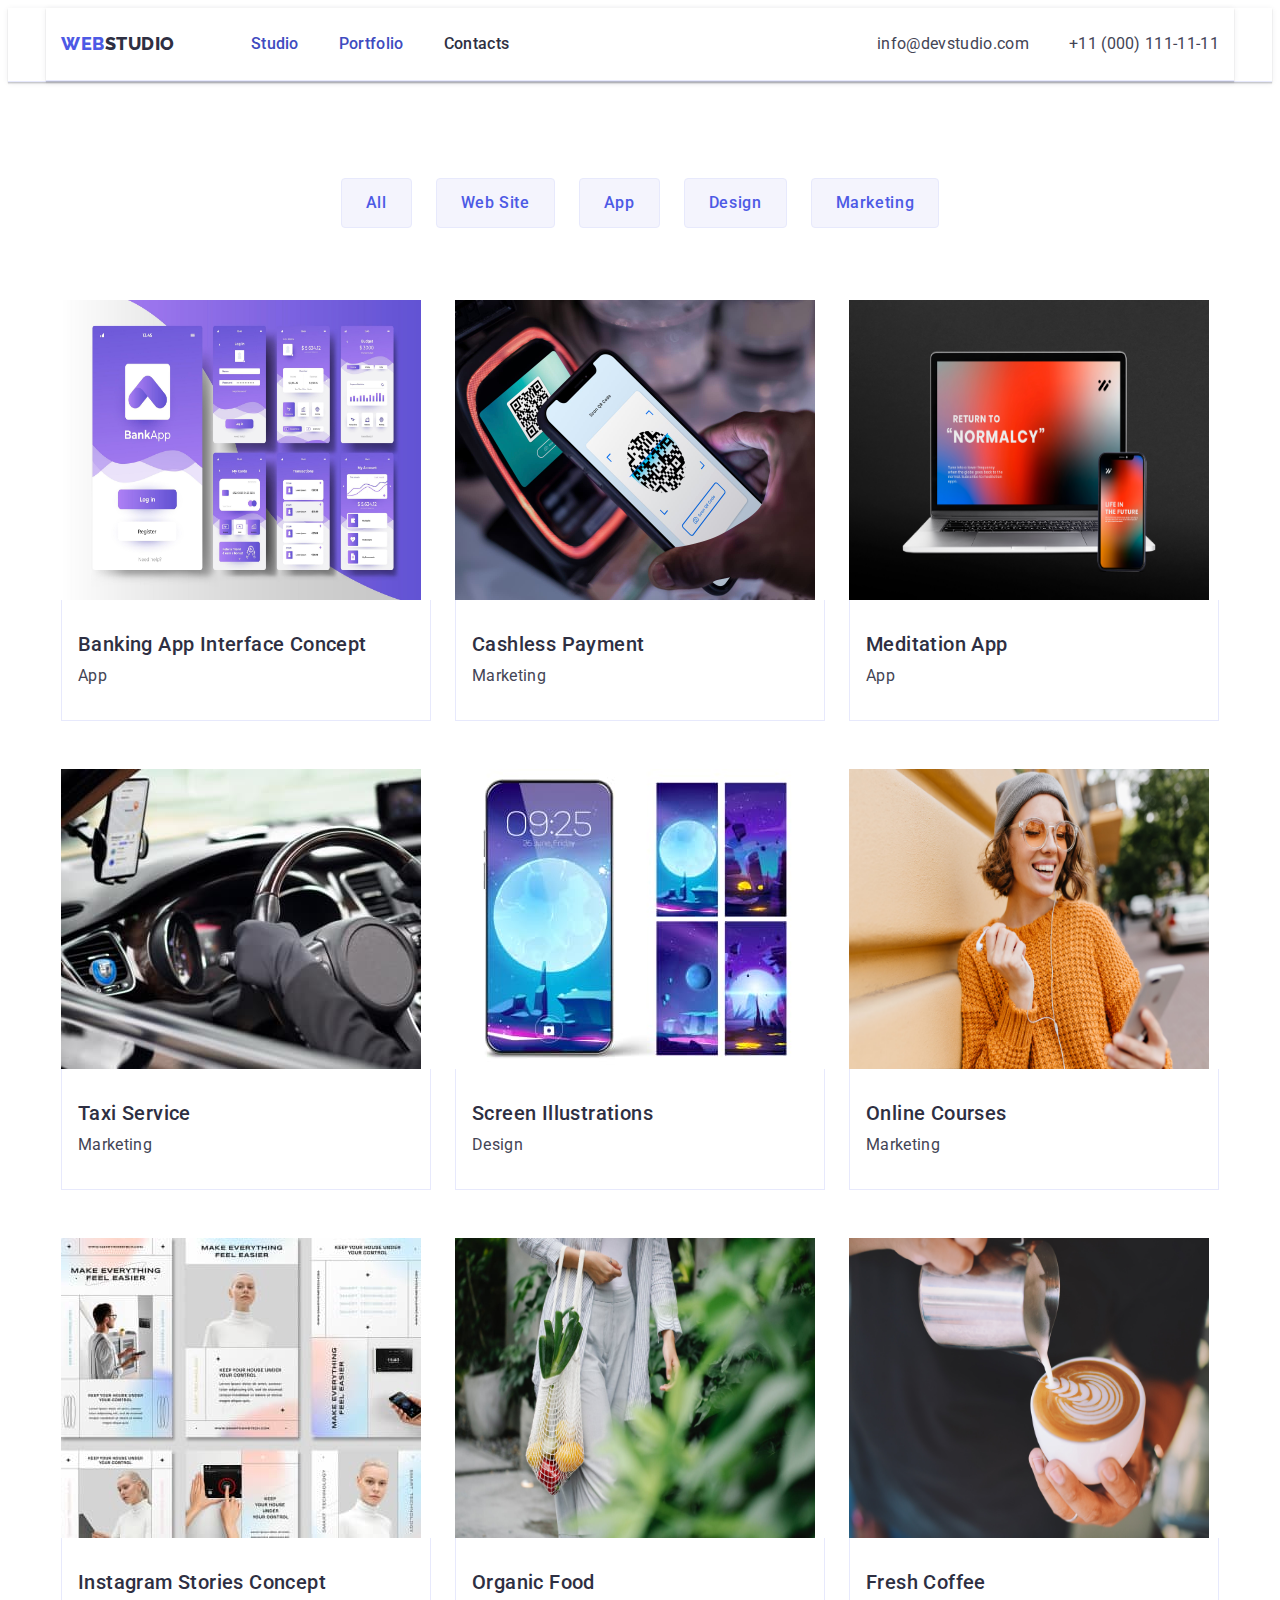
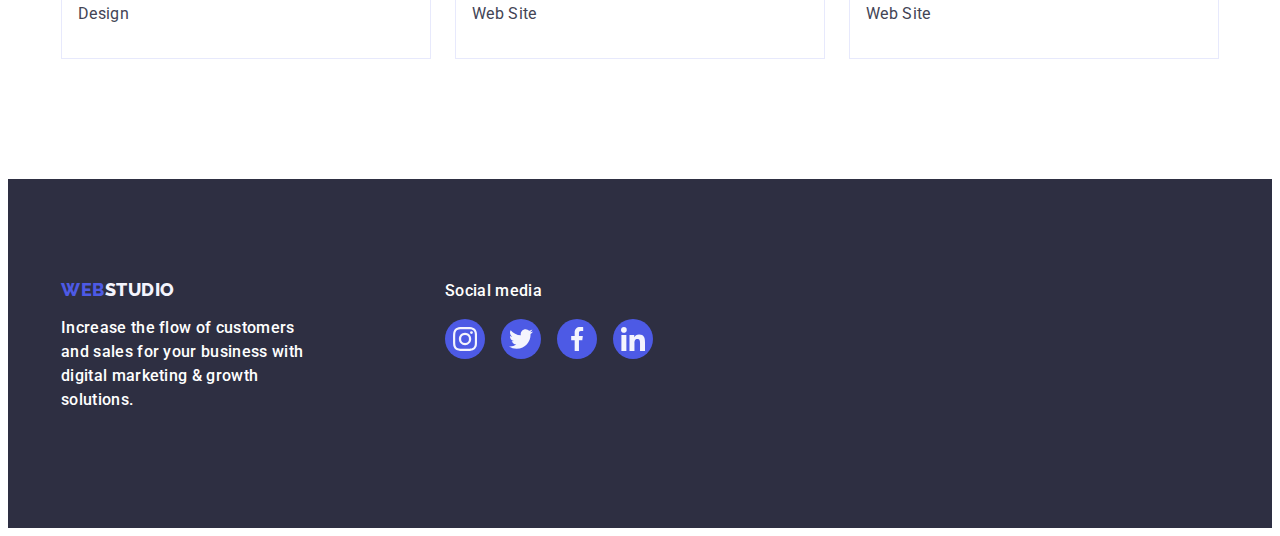
==== portfolio.html @ 14eac58e "1" ====
<!DOCTYPE html>
<html lang="en">
  <!-- head -->
  <head>
    <meta charset="UTF-8" />
    <meta name="viewport" content="width=device-width, initial-scale=1.0" />
    <link rel="preconnect" href="https://fonts.googleapis.com" />
    <link rel="preconnect" href="https://fonts.gstatic.com" crossorigin />
    <link
      href="https://fonts.googleapis.com/css2?family=Raleway:wght@800&family=Roboto:wght@400;500;700;900&display=swap"
      rel="stylesheet"
    />
    <link
      rel="stylesheet"
      href="https://cdnjs.cloudflare.com/ajax/libs/modern-normalize/2.0.0/modern-normalize.min.css"
      integrity="sha512-4xo8blKMVCiXpTaLzQSLSw3KFOVPWhm/TRtuPVc4WG6kUgjH6J03IBuG7JZPkcWMxJ5huwaBpOpnwYElP/m6wg=="
      crossorigin="anonymous"
      referrerpolicy="no-referrer"
    />
    <link rel="stylesheet" href="./css/styles.css" />
    <title>Portfolio</title>
  </head>
  <!-- body -->
  <body>
    <header class="header-container">
      <div class="container header-container">
        <nav class="nav-header">
          <a href="./index.html" class="logo-link-header link"
            >Web<span class="logo-accent">Studio</span></a
          >
          <ul class="header-link list">
            <li>
              <a class="nav-list link link-switch" href="./index.html">Studio</a>
            </li>
            <li>
              <a class="nav-list link link-switch" href="./portfolio.html">Portfolio</a>
            </li>
            <li>
              <a class="nav-list link" href="">Contacts</a></li>
          </ul>
        </nav>
        <address class="address">
          <ul class="address-list list">
            <li class="item">
              <a class="contact-link link" href="mailto:info@devstudio.com"
                >info@devstudio.com</a
              >
            </li>
            <li class="item">
              <a class="contact-link link" href="tel:+110001111111"
                >+11 (000) 111-11-11</a
              >
            </li>
          </ul>
        </address>
      </div>
    </header> 
    <!-- main -->
    <main>
      <section class="section-p">
        <div class="container">
          <h1 class="visually-hidden">Any text</h1>

          <!-- section with buttons -->
          <ul class="list-p list">
            <li><button class="button-p" type="button">All</button></li>
            <li><button class="button-p" type="button">Web Site</button></li>
            <li><button class="button-p" type="button">App</button></li>
            <li><button class="button-p" type="button">Design</button></li>
            <li><button class="button-p" type="button">Marketing</button></li>
          </ul>

          <!-- section with images -->

          <ul class="list-p-second list">
            <li class="item-p">
              <a href="src=./images/ProjectCard1.jpg" class="link">
                <img
                  src="./images/ProjectCard1.jpg"
                  alt="Banking App Interface Concept"
                  width="360"
                  height="300"
                />
                <div class="link-p">
                  <h2 class="titie-p">Banking App Interface Concept</h2>
                  <p class="text-p">App</p>
                </div></a
              >
            </li>
            <li class="item-p">
              <a href="src=./images/ProjectCard2.jpg" class="link">
                <img
                  src="./images/ProjectCard2.jpg"
                  alt="Cashless Payment"
                  width="360"
                  height="300"
                />
                <div class="link-p">
                  <h2 class="titie-p">Cashless Payment</h2>
                  <p class="text-p">Marketing</p>
                </div></a
              >
            </li>
            <li class="item-p">
              <a href="src=./images/ProjectCard3.jpg" class="link">
                <img
                  src="./images/ProjectCard3.jpg"
                  alt="Meditation App"
                  width="360"
                  height="300"
                />
                <div class="link-p">
                  <h2 class="titie-p">Meditation App</h2>
                  <p class="text-p">App</p>
                </div></a
              >
            </li>
            <li class="item-p">
              <a href="src=./images/ProjectCard4.jpg" class="link">
                <img
                  src="./images/ProjectCard4.jpg"
                  alt="Taxi Service"
                  width="360"
                  height="300"
                />
                <div class="link-p">
                  <h2 class="titie-p">Taxi Service</h2>
                  <p class="text-p">Marketing</p>
                </div></a
              >
            </li>
            <li class="item-p">
              <a href="src=./images/ProjectCard5.jpg" class="link">
                <img
                  src="./images/ProjectCard5.jpg"
                  alt="Screen Illustrations"
                  width="360"
                  height="300"
                />
                <div class="link-p">
                  <h2 class="titie-p">Screen Illustrations</h2>
                  <p class="text-p">Design</p>
                </div></a
              >
            </li>
            <li class="item-p">
              <a href="src=./images/ProjectCard6.jpg" class="link">
                <img
                  src="./images/ProjectCard6.jpg"
                  alt="Online Courses"
                  width="360"
                  height="300"
                />
                <div class="link-p">
                  <h2 class="titie-p">Online Courses</h2>
                  <p class="text-p">Marketing</p>
                </div></a
              >
            </li>
            <li class="item-p">
              <a href="src=./images/ProjectCard7.jpg" class="link">
                <img
                  src="./images/ProjectCard7.jpg"
                  alt="Instagram Stories Concept"
                  width="360"
                  height="300"
                />
                <div class="link-p">
                  <h2 class="titie-p">Instagram Stories Concept</h2>
                  <p class="text-p">Design</p>
                </div></a
              >
            </li>
            <li class="item-p">
              <a href="src=./images/ProjectCard8.jpg" class="link">
                <img
                  src="./images/ProjectCard8.jpg"
                  alt="Organic Food"
                  width="360"
                  height="300"
                />
                <div class="link-p">
                  <h2 class="titie-p">Organic Food</h2>
                  <p class="text-p">Web Site</p>
                </div></a
              >
            </li>
            <li class="item-p">
              <a href="src=./images/ProjectCard9.jpg" class="link">
                <img
                  src="./images/ProjectCard9.jpg"
                  alt="Fresh Coffee"
                  width="360"
                  height="300"
                />
                <div class="link-p">
                  <h2 class="titie-p">Fresh Coffee</h2>
                  <p class="text-p">Web Site</p>
                </div>
              </a>
            </li>
          </ul>
        </div>
      </section>
    </main>
    <!-- footer -->
    <footer class="footer">
      <div class="footer-div container">
        <div class="footer-div-logo">
        <a href="./index.html" class="logo-link link">Web<span class="logo-accent-dark">Studio</span></a>
        <p class="footer-text">
          Increase the flow of customers and sales for your business with
          digital marketing & growth solutions.
        </p>
       </div>
       <div class="footer-socials">
        <p class="footer-text">Social media</p>
        <ul class="socials-list-footer list">
          <li class="socials-item">
            <a
              class="socials-logo-link-footer"
              href="./images/icons.svg#icon-instagram">
              <svg class="svg-logo" width="24" height="24">
                <use
                  href="./images/icons.svg#icon-instagram"
                ></use>
                </svg>
            </a>
          </li>
          <li class="socials-item">
            <a
              class="socials-logo-link-footer"
              href="./images/icons.svg#icon-twitter"
            >
              <svg class="svg-logo" width="24" height="24">
                <use href="./images/icons.svg#icon-twitter"></use>
            </svg>
            </a>
          </li>
          <li class="socials-item">
            <a
              class="socials-logo-link-footer"
              href="./images/icons.svg#icon-facebook"
            >
              <svg class="svg-logo" width="24" height="24">
                <use href="./images/icons.svg#icon-facebook"></use>
                </svg></a>
          </li>
          <li class="socials-item">
            <a
              class="socials-logo-link-footer"
              href="./images/icons.svg#icon-linkedin"
            >
              <svg class="svg-logo" width="24" height="24">
                <use href="./images/icons.svg#icon-linkedin"></use>
            </svg>
        </a>
          </li>
        </ul>
       </div>
      </div>
    </footer>

  </body>
</html>
---- css/styles.css ----
:root {
--state: #434455;
--navy-blue: #2e2f42;
--cornflower: #E7E9FC;
--iris: #4D5AE5;
--ocean: #404BBF;
--cloud: #F4F4FD;
--white: #ffffff;
--light-slate: #8e8f99;

}

p,h1,h2,h3,h4,h5,h6 {
    padding: 0%;
    margin: 0%;
}

li {
    margin: 0%;
    padding-left: 0%;
}

img {
    display: block;
}

body{font-family: "Roboto", sans-serif;
    color: var(--state);
    background-color: var(--white);
}

.container {
    width: 1158px;
    padding: 0 15px;
    margin: 0 auto;
}

.header-container {
    display: flex;
    border-bottom: 1px solid #e7e9fc;
    align-items: center;
    justify-content: space-between;
    box-shadow: 0px 2px 1px rgba(46, 47, 66, 0.08), 0px 1px 1px 
    rgba(46, 47, 66, 0.16), 0px 1px 6px rgba(46, 47, 66, 0.08);
}

.visually-hidden {
    position: absolute;
    width: 1px;
    height: 1px;
    margin: -1px;
    border: 0;
    padding: 0;
    white-space: nowrap;
    clip-path: inset(100%);
    clip: rect(0 0 0 0);
    overflow: hidden;
}

.list {list-style: none;
padding: 0;
margin: 0;}

.link {text-decoration: none;}
 
.current {}

.address {
       margin-left: auto;}
    .item {}

.nav-header {
    display: flex;
    align-items: center;}

.header-link {
    display: flex;
    gap: 40px;}

    
.address-list {
    display: flex;
        gap: 40px;}

.logo-link-header {
    display: block;
    font-family: "Raleway", sans-serif;
    font-weight: 800;
    font-size: 18px;
    line-height: 1.17;
    letter-spacing: 0.03em;
    text-transform: uppercase;
    color: var(--iris);
    margin-right: 76px;
 
}


.logo-link.link {

    display: inline-block;
    font-family: "Raleway", sans-serif;
    font-weight: 800;
    font-size: 18px;
    line-height: 1.17;
    letter-spacing: 0.03em;
    text-transform: uppercase;
    color: var(--iris);
    margin-right: 76px;
    margin-bottom: 16px;
}


        .logo-link.link:hover,
        .logo-link.link:focus, 
        .nav-list.link:hover,
        .nav-list.link:focus,
        .contact-link.link:hover,
        .contact-link.link:focus
        {color: #404bbf;}



.logo-accent {color:#2e2f42}



.nav-list{
    
    padding: 24px 0;
    color: var(--navyblue, #2E2F42);
    font-family: Roboto;
    font-size: 16px;
    font-style: normal;
    line-height: 1.5;
    letter-spacing: 0.02em;
    font-weight: 500;
    display: block;
    transition: color 250ms cubic-bezier(0.4, 0, 0.2, 1)}

    .link-switch {
        color: #404bbf;
        position: relative;     
    }
    .link-switch::after {
        content: "";
        position: absolute;
        left: 0;
        bottom: -1px;
        height: 4px;
        background-color: #404bbf;
        border-radius: 2px;
        transition: border-radius 2px;}


    .contact-link {
    color: var(--slate, #434455);
    font-family: Roboto;
    font-size: 16px;
    font-style: normal;
    font-weight: 400;
    line-height: 24px;
    letter-spacing: 0.32px;
    transition: color 250ms cubic-bezier(0.4, 0, 0.2, 1);

    }



.section-one {
    max-width: 1440px;
    padding: 188px 0;
    text-align: center;
    background: var(--navyblue, #2E2F42);}

    .hero {
    background-size: cover;
    background-image: url(../images/hero-bg.jpg);
    background-repeat: no-repeat;
    background-position: center center;
    background-image: linear-gradient(rgba(46, 47, 66, 0.7),
                rgba(46, 47, 66, 0.7)), url(../images/hero-bg.jpg);}

.section-one-text {
    max-width: 496px;
    color: var(--white, #FFF);
    font-family: Roboto;
    font-size: 56px;
    font-style: normal;
    font-weight: 700;
    line-height: 1.07;
    letter-spacing: 1.12px;
    text-align: center;
    margin-right: auto;
    margin-left: auto;
    margin-bottom: 48px;}

.section-one-button {
    border-radius: 4px;
    border: none;
    height: 56px;
    min-width: 169px;
    display: block;
    background-color: var(--iris);
    font-family: "Roboto", sans-serif;
    font-weight: 500;
    font-size: 16px;
    line-height: 1.5;
    letter-spacing: 0.04em;
    color: var(--white);
    cursor: pointer;
    margin: 0 auto;
    transition: background-color 250ms cubic-bezier(0.4, 0, 0.2, 1);
}

.section-one-button:hover {
        background-color: var(--ocean);
    }
.section-one-button:focus {
        background-color: var(--ocean);
    }

.section-two {
    padding: 120px 0;
}

 .logo-icon {
     display: flex;
     justify-content: center;
     align-items: center;
 }

 .logo-icon-wrapper {
     display: flex;
     justify-content: center;
     align-items: center;
     width: 264px;
     height: 112px;
     margin-bottom: 8px;
     flex-shrink: 0;
     border-radius: 4px;
     background: var(--cloud, #F4F4FD);
 }


 /* <svg class="" width="" height="">
 <use href="/images/icons.svg#"></use>
 </svg> */


    .section-two-title,
    .titie-p
     {
        font-weight: 500;
        font-size: 20px;
        line-height: 1.2;
        letter-spacing: 0.02em;
         color: var(--navy-blue);
        
    }
    .section-two-text {
        line-height: 1.5;
        letter-spacing: 0.02em;

    }
.section-two-title {
    margin-bottom: 8px;
}

.section-two-list {
    display: flex;
    gap: 24px;
}
.section-two-list-element{
width: calc((100% - 72px) / 4);
}

    .section-three-title,
    .section-four-title,
    .section-five-title {
        font-size: 36px;
        line-height: 1.11;
        text-align: center;
        text-transform: capitalize;
        color: var(--navy-blue);
        letter-spacing: 0.02em;
    }

    .section-three {
    padding-bottom: 120px;
    }
    .section-three-title {
    margin-bottom: 72px;
    }
    .section-three-list {
        display: flex;
    gap: 24px;
    }

    .section-four {
        padding: 120px 0;
        background-color: #F4F4FD;
    }

.section-four-list {
display: flex;
gap: 24px;
border-radius: 0px 0px 4px 4px;
}

.section-four-item
{border-radius: 0px 0px 4px 4px;
 background-color: #FFFFFF;
box-shadow: 0px 1px 6px rgba(46, 47, 66, 0.08),
    0px 1px 1px rgba(46, 47, 66, 0.16),
    0px 2px 1px rgba(46, 47, 66, 0.08);}

.section-four-item:first-child {
    width: calc((100% - 72px) / 4);}

.section-four-item:last-child {
margin-right: 0;
}

.section-four-title-name {
    font-weight: 500;
    font-size: 20px;
    line-height: 1.2;
    letter-spacing: 0.02em;
    color: var(--navy-blue);
    text-align: center;
    margin-bottom: 8px;

}

.woker-name {
    padding: 32px 0;
}

.section-four-title {
    margin-bottom: 72px;
}
    .section-four-text {
        text-align: center;
        
    }

    .section-four-text,
    .text-p
     {
        font-size: 16px;
        line-height: 1.5;
        letter-spacing: 0.02em;
        color: var(--state);
    }

    .socials {
        display: flex;
        justify-content: center;
        gap: 24px;
    }

    .socials-item {
        width: 40px;
        height: 40px;
        
    }

    .socials-logo-link {
        width: 100%;
        height: 100%;
        background-color: var(--iris);
        border-radius: 50%;
        display: flex;
        justify-content: center;
        align-items: center;
        transition: background-color 250ms cubic-bezier(0.4, 0, 0.2, 1);
    }
 .socials-logo-link:hover,
 .socials-logo-link:focus {
    background-color: #404bbf;
 }

 .svg-logo {
   fill: #f4f4fd;
 }

/* section-five */


.section-five {
    padding-top: 120px;
    padding-bottom: 120px;
}

.section-five-title {
    font-size: 36px;
    line-height: 1.11;
    color: var(--navy-blue);
    margin-bottom: 72px;
}

 .sectiom-five-list {
    display: flex;
    justify-content: center;
    gap: 24px;}

    .sectiom-five-list-item {
        display: flex;
    width: calc((100% - 120px) / 6);
    height: 88px;
 }

.section-five-logo {
width: 100%;
height: 100%;
border: 1px solid #8e8f99;
border-radius: 4px;
display: flex;
justify-content: center;
align-items: center;
color: var(--light-slate);
transition: border-color 250ms cubic-bezier(0.4, 0, 0.2, 1),
     color 250ms cubic-bezier(0.4, 0, 0.2, 1);
}

.svg-five-logo:focus,
.svg-five-logo:hover {
    border-color: #404bbf;
    color: #404bbf; 
}


.svg-five-logo {
fill: currentColor;

}
    
    
    .section-five-logo:focus,
    .section-five-logo:hover {
        border-color: #404bbf;
        color: #404bbf; 
    }
.sectiom-five-list-item 
    



    .footer-div-logo {
    margin-right: 120px;
}
.socials-list-footer {
display: flex;
gap: 16px;
}

.socials-logo-link-footer {
    width: 100%;
    height: 100%;
    background-color: var(--iris);
    border-radius: 50%;
    display: flex;
    justify-content: center;
    align-items: center;
    transition: background-color 250ms cubic-bezier(0.4, 0, 0.2, 1);
}

.socials-logo-link-footer:hover,
.socials-logo-link-footer:focus {
background-color: #31d0aa;}

    .logo-accent-dark {
        color: #f4f4fd; 
    }
    .footer-text {
        line-height: 1.5;
        color: var(--white);
        letter-spacing: 0.02em;
        max-width: 264px;
        font-weight: 500;
        font-size: 16px;
        margin-bottom: 16px;
        margin-right: 120px;
    }
    .footer {
        background-color: var(--navy-blue);
        padding: 100px 0;}
    .footer-div {
        display: flex;
        align-items: baseline;}

    .modal {
        position: fixed;
        top: 0;
        left: 0;
        width: 100%;
        height: 100%;
        background-color: rgba(46, 47, 66, 0.4);
        transition: opacity 250ms cubic-bezier(0.4, 0, 0.2, 1),
        visibility 250ms cubic-bezier(0.4, 0, 0.2, 1);
    }
    
    .modal-inside {
    position: absolute;
    top: 50%;
    left: 50%;
    transform: translate(-50%, -50%) scale(1);
    width: 408px;
    min-height: 584px;
    background: #fcfcfc;
    box-shadow: 0px 1px 1px rgba(0, 0, 0, 0.14),
    0px 1px 3px rgba(0, 0, 0, 0.12),
    0px 2px 1px rgba(0, 0, 0, 0.2);
    border-radius: 4px;
    transition: transform 250ms cubic-bezier(0.4, 0, 0.2, 1);
    
    }
 
.modal-close-button {
    position: absolute;
    top: 24px;
    right: 24px;
    width: 24px;
    height: 24px;
    border-radius: 50%;
    display: flex;
    justify-content: center;
    align-items: center;
    background-color: #e7e9fc;
    border: 1px solid rgba(0, 0, 0, 0.1);
    padding: 0;
    cursor: pointer;
    transition: background-color 250ms cubic-bezier(0.4, 0, 0.2, 1),
    border 250ms cubic-bezier(0.4, 0, 0.2, 1);
    }

.modal-close-button:hover,
.modal-close-button:focus {
    background-color: #404bbf;
    border: none;
    fill: #ffffff;
}


.svg-close {
transition: fill 250ms cubic-bezier(0.4, 0, 0.2, 1);    
}



    
    .is-hidden {
        opacity: 0;
        visibility: hidden;
        pointer-events: none;

    }


    

    /* portfolio */

        .button-p {
            border-radius: 4px;
            border: 1px solid #e7e9fc;
            padding: 12px 24px;
            font-family: "Roboto", sans-serif;
            font-weight: 500;
            font-size: 16px;
            line-height: 1.5;
            letter-spacing: 0.04em;
            color: var(--iris);
            background-color: var(--cloud);
            cursor: pointer;
        }

        .button-p:hover,
        .button-p:focus {
            color: var(--white);
            background-color: var(--ocean);
            border: 1px solid transparent;
        }
        .section-p {
            padding-top: 96px;
            padding-bottom: 120px;

        }
        .list-p {
            display: flex;
            justify-content: center;
            gap: 24px;
            margin-bottom: 72px;
        }

   .list-p-second {
       display: flex;
       flex-wrap: wrap;
       justify-content: center;
       row-gap: 48px;
        column-gap: 24px;
        
   }
   .item-p {
    
    width: calc((100% - 48px) / 3);
    height: calc((100% - 24px) / 3);
   }

   .link-p {
    padding: 32px 16px;
    border: 1px solid #e7e9fc;
    border-top: none;
   
   }
    .titie-p {
    font-weight: 500;
    font-size: 20px;
    line-height: 1.2;
    letter-spacing: 0.02em;
    color: var(--navy-blue);
    margin-bottom: 8px
           }
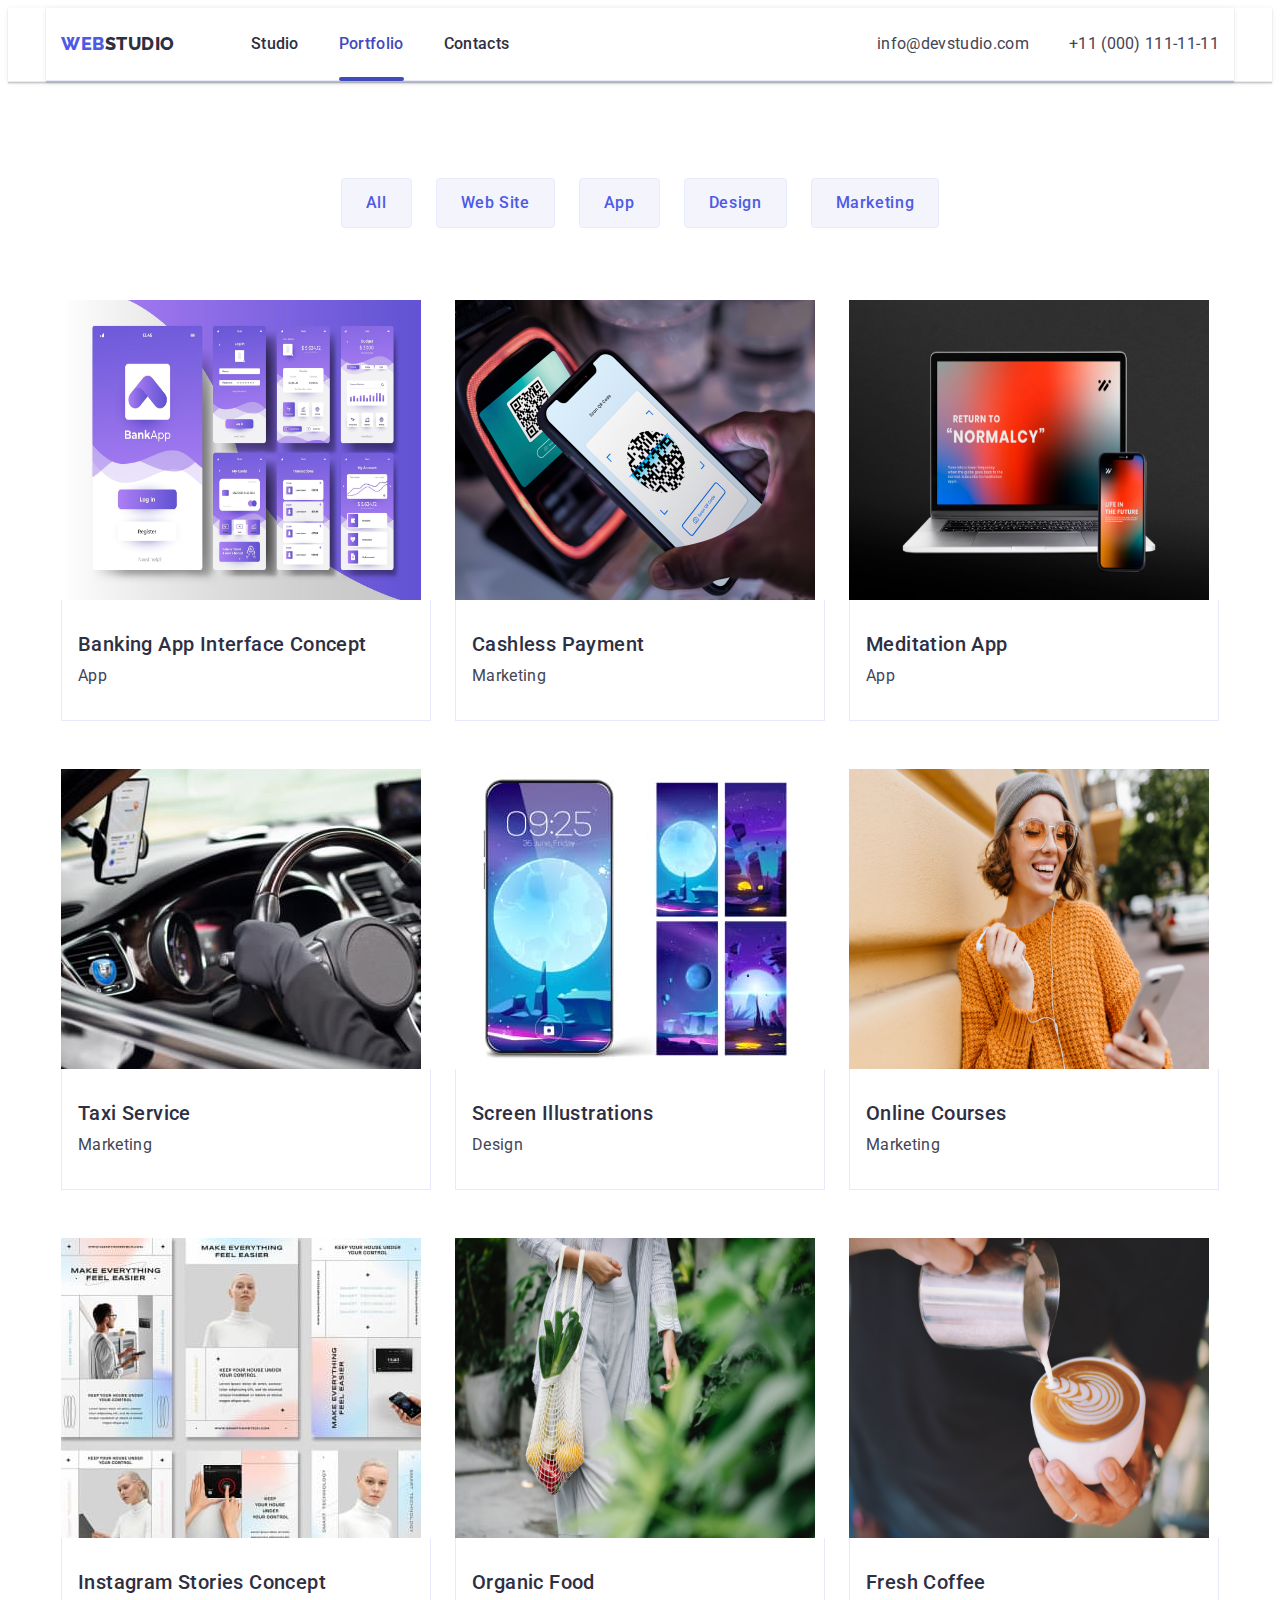
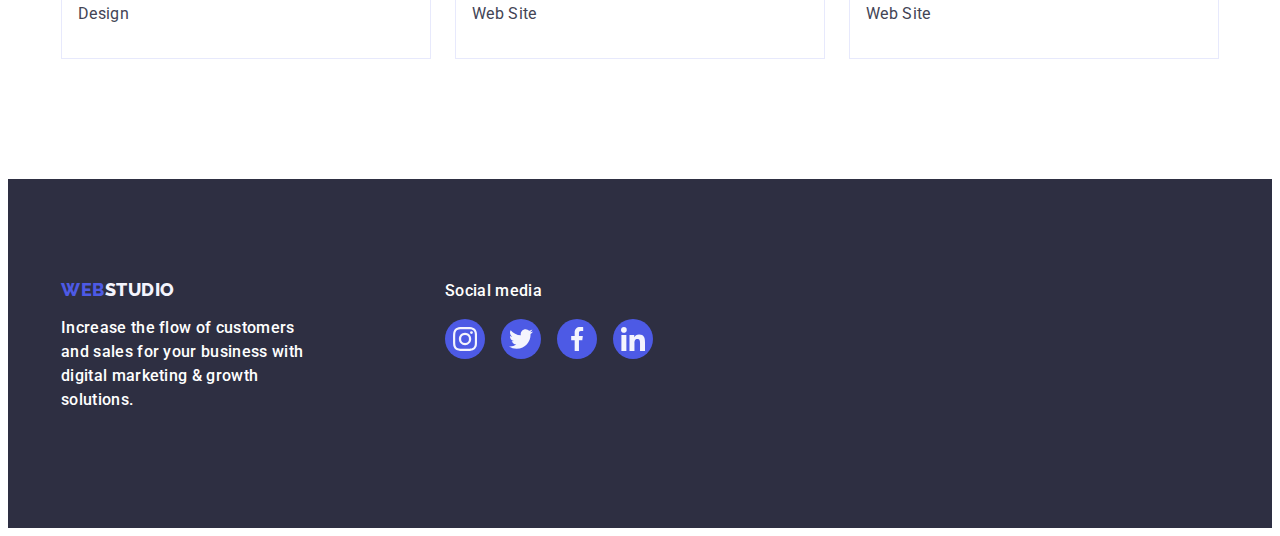
==== commit 4c8958fb: "1" ====
--- a/portfolio.html
+++ b/portfolio.html
@@ -30,10 +30,10 @@
           >
           <ul class="header-link list">
             <li>
-              <a class="nav-list link link-switch" href="./index.html">Studio</a>
+              <a class="nav-list link " href="./index.html">Studio</a>
             </li>
             <li>
-              <a class="nav-list link link-switch" href="./portfolio.html">Portfolio</a>
+              <a class="nav-list link current" href="./portfolio.html">Portfolio</a>
             </li>
             <li>
               <a class="nav-list link" href="">Contacts</a></li>
@@ -62,6 +62,7 @@
           <h1 class="visually-hidden">Any text</h1>
 
           <!-- section with buttons -->
+          
           <ul class="list-p list">
             <li><button class="button-p" type="button">All</button></li>
             <li><button class="button-p" type="button">Web Site</button></li>
@@ -74,7 +75,7 @@
 
           <ul class="list-p-second list">
             <li class="item-p">
-              <a href="src=./images/ProjectCard1.jpg" class="link">
+              <a href="src=./images/ProjectCard1.jpg" class="link app-link-p">
                 <img
                   src="./images/ProjectCard1.jpg"
                   alt="Banking App Interface Concept"
@@ -88,7 +89,7 @@
               >
             </li>
             <li class="item-p">
-              <a href="src=./images/ProjectCard2.jpg" class="link">
+              <a href="src=./images/ProjectCard2.jpg" class="link app-link-p">
                 <img
                   src="./images/ProjectCard2.jpg"
                   alt="Cashless Payment"
@@ -102,7 +103,7 @@
               >
             </li>
             <li class="item-p">
-              <a href="src=./images/ProjectCard3.jpg" class="link">
+              <a href="src=./images/ProjectCard3.jpg" class="link app-link-p">
                 <img
                   src="./images/ProjectCard3.jpg"
                   alt="Meditation App"
@@ -116,7 +117,7 @@
               >
             </li>
             <li class="item-p">
-              <a href="src=./images/ProjectCard4.jpg" class="link">
+              <a href="src=./images/ProjectCard4.jpg" class="link app-link-p">
                 <img
                   src="./images/ProjectCard4.jpg"
                   alt="Taxi Service"
@@ -130,7 +131,7 @@
               >
             </li>
             <li class="item-p">
-              <a href="src=./images/ProjectCard5.jpg" class="link">
+              <a href="src=./images/ProjectCard5.jpg" class="link app-link-p">
                 <img
                   src="./images/ProjectCard5.jpg"
                   alt="Screen Illustrations"
@@ -144,7 +145,7 @@
               >
             </li>
             <li class="item-p">
-              <a href="src=./images/ProjectCard6.jpg" class="link">
+              <a href="src=./images/ProjectCard6.jpg" class="link app-link-p">
                 <img
                   src="./images/ProjectCard6.jpg"
                   alt="Online Courses"
@@ -158,7 +159,7 @@
               >
             </li>
             <li class="item-p">
-              <a href="src=./images/ProjectCard7.jpg" class="link">
+              <a href="src=./images/ProjectCard7.jpg" class="link app-link-p">
                 <img
                   src="./images/ProjectCard7.jpg"
                   alt="Instagram Stories Concept"
@@ -172,7 +173,7 @@
               >
             </li>
             <li class="item-p">
-              <a href="src=./images/ProjectCard8.jpg" class="link">
+              <a href="src=./images/ProjectCard8.jpg" class="link app-link-p">
                 <img
                   src="./images/ProjectCard8.jpg"
                   alt="Organic Food"
@@ -186,7 +187,7 @@
               >
             </li>
             <li class="item-p">
-              <a href="src=./images/ProjectCard9.jpg" class="link">
+              <a href="src=./images/ProjectCard9.jpg" class="link app-link-p">
                 <img
                   src="./images/ProjectCard9.jpg"
                   alt="Fresh Coffee"
--- a/css/styles.css
+++ b/css/styles.css
@@ -138,11 +138,12 @@
     display: block;
     transition: color 250ms cubic-bezier(0.4, 0, 0.2, 1)}
 
-    .link-switch {
+    .current {
         color: #404bbf;
         position: relative;     
     }
-    .link-switch::after {
+    .current::after {
+        width: 100%;
         content: "";
         position: absolute;
         left: 0;
@@ -481,8 +482,10 @@
         font-weight: 500;
         font-size: 16px;
         margin-bottom: 16px;
-        margin-right: 120px;
-    }
+    }
+    .footer-div-logo {
+        margin-right: 120px;}
+
     .footer {
         background-color: var(--navy-blue);
         padding: 100px 0;}
@@ -574,6 +577,9 @@
             color: var(--iris);
             background-color: var(--cloud);
             cursor: pointer;
+            transition: color 250ms cubic-bezier(0.4, 0, 0.2, 1),
+            background-color 250ms cubic-bezier(0.4, 0, 0.2, 1), border-color 250ms cubic-bezier(0.4, 0, 0.2, 1),
+            box-shadow 250ms cubic-bezier(0.4, 0, 0.2, 1);
         }
 
         .button-p:hover,
@@ -581,6 +587,9 @@
             color: var(--white);
             background-color: var(--ocean);
             border: 1px solid transparent;
+            box-shadow: 0px 3px 1px rgba(0, 0, 0, 0.1),
+             0px 2px 1px rgba(0, 0, 0, 0.08), 0px 2px 2px
+            rgba(0, 0, 0, 0.12);
         }
         .section-p {
             padding-top: 96px;
@@ -593,6 +602,19 @@
             gap: 24px;
             margin-bottom: 72px;
         }
+
+.app-link-p {
+display: block;
+transition: box-shadow 250ms cubic-bezier(0.4, 0, 0.2, 1);
+
+}  
+
+.app-link-p:hover,
+.app-link-p:focus {
+    box-shadow: 0px 1px 6px rgba(46, 47, 66, 0.08),
+    0px 1px 1px rgba(46, 47, 66, 0.16),
+    0px 2px 1px
+    rgba(46, 47, 66, 0.08);}  
 
    .list-p-second {
        display: flex;
